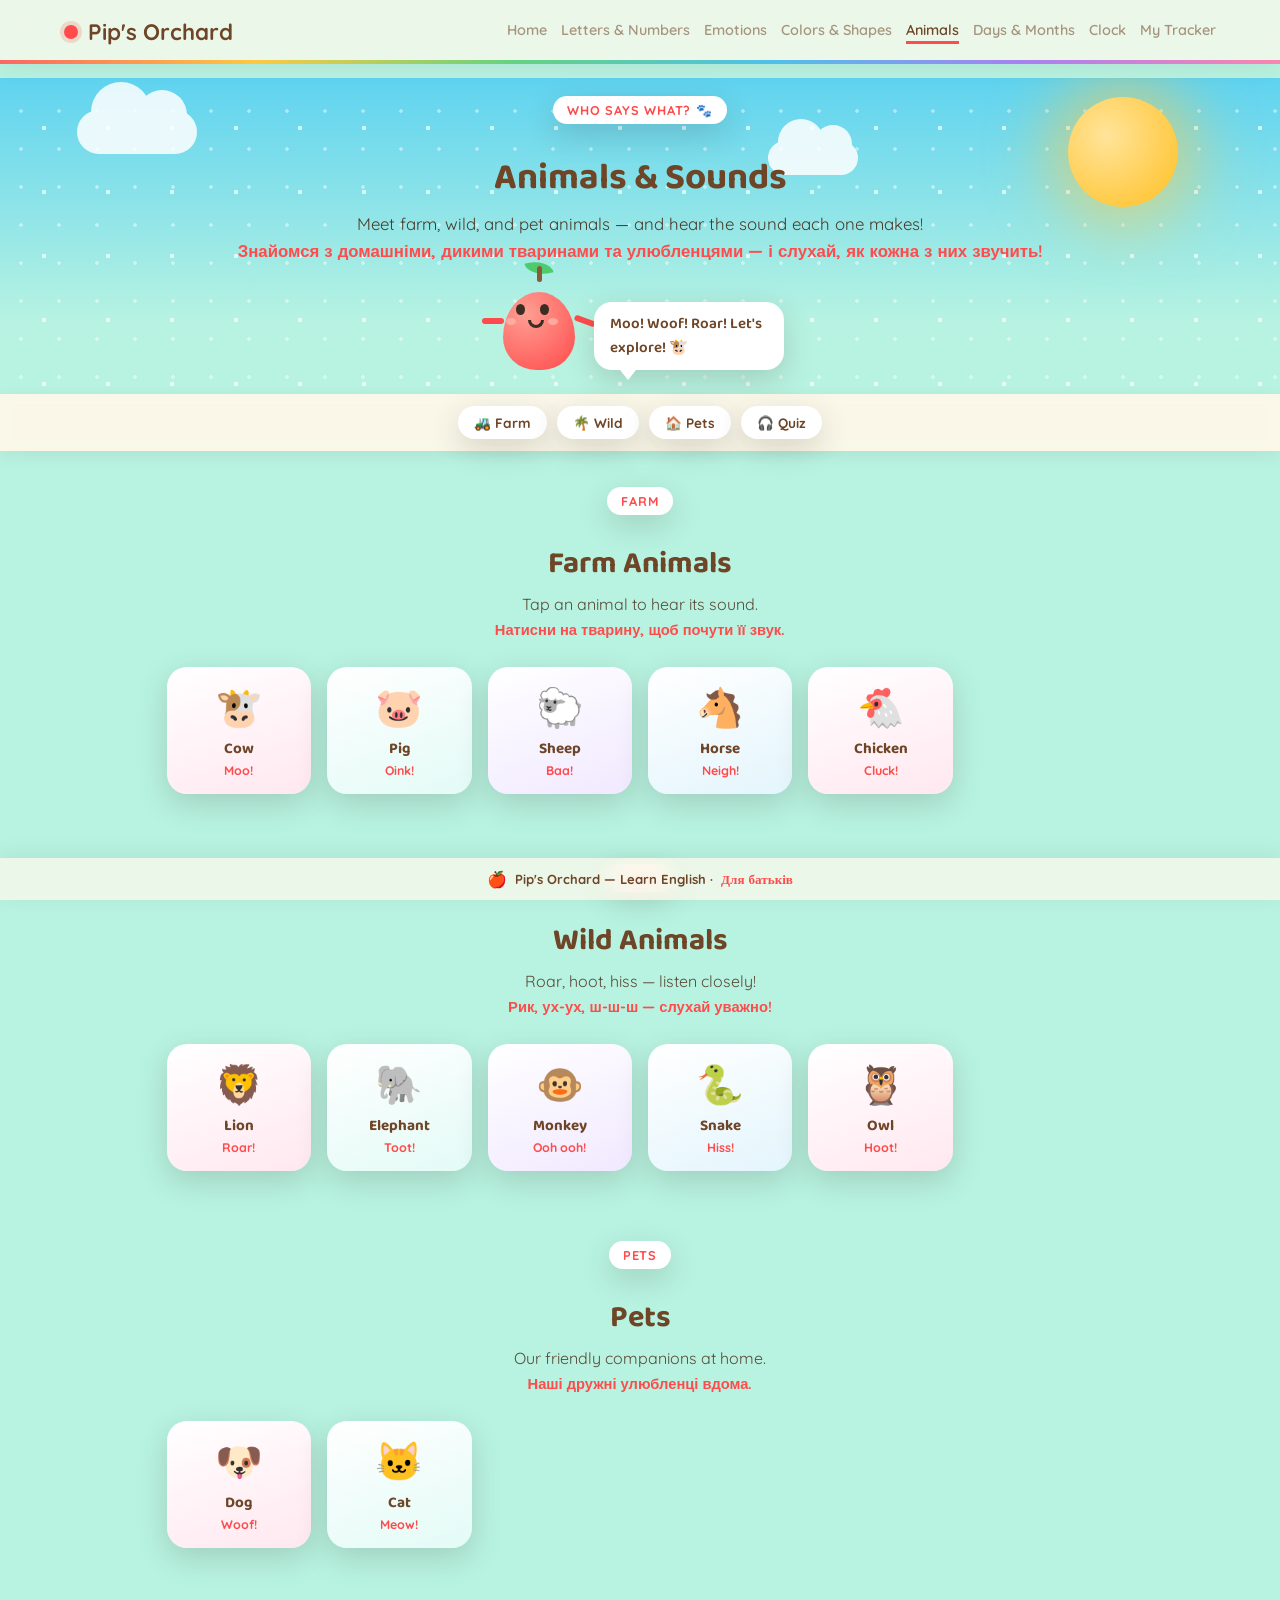
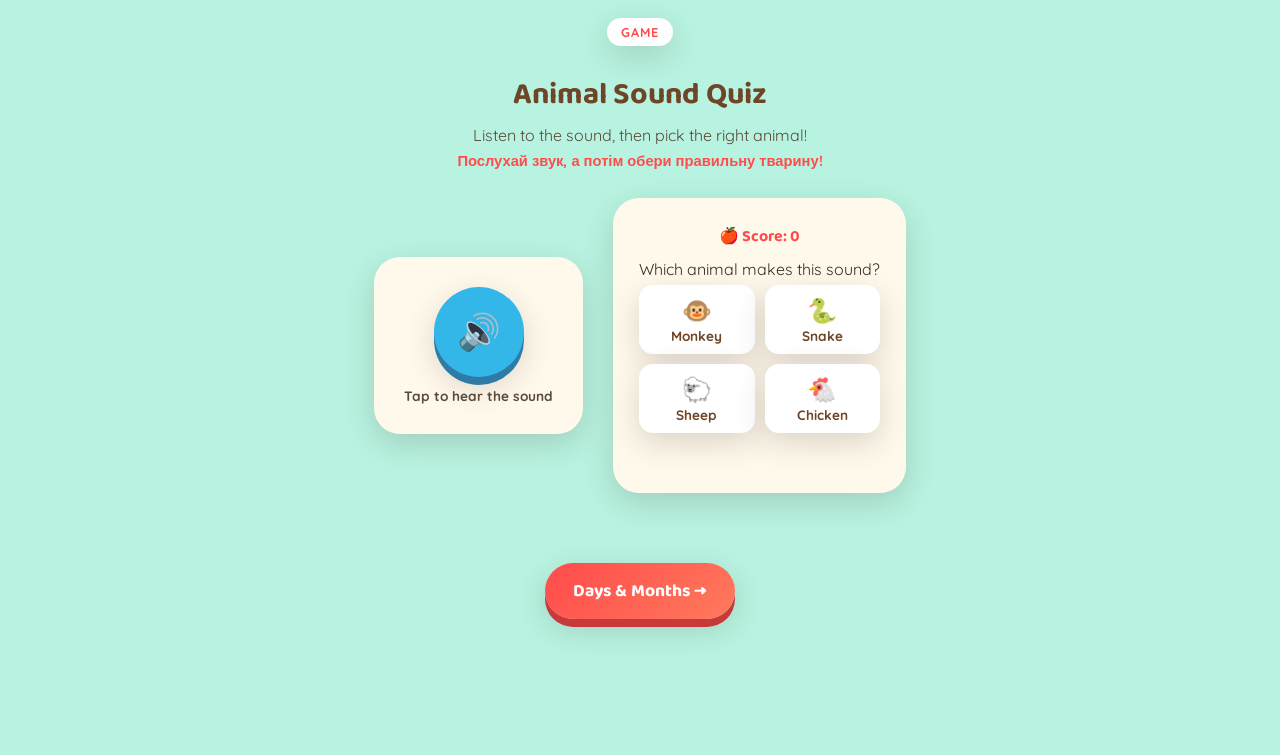
==== animals.html @ 44b37449 "Add files via upload" ====
<!DOCTYPE html>
<html lang="en">
<head>
<meta charset="UTF-8">
<meta name="viewport" content="width=device-width, initial-scale=1.0">
<link rel="manifest" href="manifest.json">
<link rel="icon" href="favicon-32.png" sizes="32x32">
<link rel="apple-touch-icon" href="apple-touch-icon.png">
<meta name="theme-color" content="#8FD9EA">
<meta name="apple-mobile-web-app-capable" content="yes">
<meta name="apple-mobile-web-app-status-bar-style" content="default">
<meta name="apple-mobile-web-app-title" content="Pip's Orchard">
<title>Animals &amp; Sounds — Pip's Orchard</title>
<link rel="preconnect" href="https://fonts.googleapis.com">
<link href="https://fonts.googleapis.com/css2?family=Baloo+2:wght@500;600;700;800&family=Quicksand:wght@500;600;700&display=swap" rel="stylesheet">
<link rel="stylesheet" href="style.css">
<script src="app.js"></script>
<style>
  #ahero{
    background:linear-gradient(180deg,var(--sky-top) 0%, var(--sky-bottom) 78%);
    padding-bottom:24px;
  }
  .ahero-content{position:relative; z-index:4; text-align:center; padding:18px 6% 6px;}
  .ahero-content h1{font-size:2.3rem; margin:8px 0 6px; color:var(--bark-dark);}
  .ahero-content p{margin:0; color:#4A3B2C; font-size:1.05rem;}

  .subnav{
    position:sticky; top:78px; z-index:20;
    display:flex; gap:10px; justify-content:center; flex-wrap:wrap;
    background:rgba(255,248,234,0.92); backdrop-filter:blur(6px);
    padding:12px 5%; box-shadow:0 4px 14px rgba(58,46,35,0.08);
  }
  .subnav a{
    text-decoration:none; font-weight:700; font-size:0.85rem; color:var(--bark-dark);
    background:#fff; padding:8px 16px; border-radius:20px; box-shadow:var(--shadow);
    white-space:nowrap;
  }

  main{max-width:1100px; margin:0 auto; padding:36px 6% 80px;}
  .section-head{text-align:center; max-width:600px; margin:0 auto 28px;}
  .section-head h2{font-size:1.9rem; color:var(--bark-dark); margin:8px 0 6px;}
  .section-head p{color:#5A4A38; margin:0;}
  section.block{scroll-margin-top:140px; margin-bottom:70px;}

  .animal-grid{
    display:grid; grid-template-columns:repeat(auto-fill, minmax(130px,1fr));
    gap:16px;
  }
  .animal-card{
    background:var(--cream); border-radius:20px; box-shadow:var(--shadow);
    padding:16px 10px; text-align:center; cursor:pointer;
  }
  .animal-card:nth-child(4n+1){background:linear-gradient(160deg,#fff,#FFE8F0);}
  .animal-card:nth-child(4n+2){background:linear-gradient(160deg,#fff,#E3FBF6);}
  .animal-card:nth-child(4n+3){background:linear-gradient(160deg,#fff,#F1E9FF);}
  .animal-card:nth-child(4n+4){background:linear-gradient(160deg,#fff,#E3F5FC);}
  .animal-emoji{font-size:2.4rem; margin-bottom:6px;}
  .animal-name{font-family:'Baloo 2'; font-weight:700; color:var(--bark-dark); font-size:0.95rem;}
  .animal-sound{font-size:0.78rem; color:var(--apple-red); font-weight:700; margin-top:2px;}

  /* ---------- Quiz ---------- */
  .aq-wrap{display:flex; gap:30px; justify-content:center; align-items:center; flex-wrap:wrap;}
  .aq-stage{background:var(--cream); border-radius:26px; box-shadow:var(--shadow); padding:30px; text-align:center; min-width:160px;}
  .aq-play-btn{
    width:90px; height:90px; border-radius:50%; border:none; cursor:pointer;
    background:var(--blue); color:#fff; font-size:2.2rem;
    box-shadow:0 8px 0 #2E7BA8, var(--shadow);
  }
  .aq-play-btn:active{transform:translateY(6px); box-shadow:0 2px 0 #2E7BA8;}
  .aq-hint{margin-top:10px; font-weight:700; color:#5A4A38; font-size:0.85rem;}
  .aq-card{background:var(--cream); border-radius:26px; box-shadow:var(--shadow); padding:26px; text-align:center; max-width:340px;}
  .aq-score{font-family:'Baloo 2'; font-weight:700; color:var(--apple-red); margin-bottom:10px;}
  .aq-options{display:grid; grid-template-columns:1fr 1fr; gap:10px; margin-top:6px;}
  .aq-btn{
    border:none; border-radius:14px; padding:10px 6px; font-family:'Quicksand'; font-weight:700;
    background:#fff; color:var(--bark-dark); box-shadow:var(--shadow); cursor:pointer; font-size:0.85rem;
    display:flex; flex-direction:column; align-items:center; gap:2px;
  }
  .aq-btn .e{font-size:1.5rem;}
  .aq-btn.correct{background:var(--leaf-light); color:#fff; animation:pop .3s ease;}
  .aq-btn.wrong{background:#F2A39C; animation:shake .35s ease;}
  @keyframes pop{0%{transform:scale(1);}50%{transform:scale(1.1);}100%{transform:scale(1);}}
  @keyframes shake{0%,100%{transform:translateX(0);}25%{transform:translateX(-7px);}75%{transform:translateX(7px);}}
  .aq-feedback{margin-top:12px; font-weight:700; min-height:1.4rem; color:var(--bark-dark);}

  .back-cta{display:flex; justify-content:center; margin-top:10px;}

  @media (max-width:600px){
    .ahero-content h1{font-size:1.9rem;}
    .animal-grid{grid-template-columns:repeat(auto-fill, minmax(100px,1fr)); gap:12px;}
    .subnav{top:64px;}
    main{padding:26px 5% 70px;}
  }
</style>
</head>
<body>

<section class="section" id="ahero">
  <div class="sun"></div>
  <div class="cloud cloud1"></div>
  <div class="cloud cloud2"></div>

  <nav class="nav-bar">
    <a href="index.html" class="logo"><span class="logo-dot"></span> Pip's Orchard</a>
    <div class="nav-links">
      <a href="index.html">Home</a>
      <a href="letters.html">Letters &amp; Numbers</a>
      <a href="emotions.html">Emotions</a>
      <a href="colors.html">Colors &amp; Shapes</a>
      <a href="animals.html" class="active">Animals</a>
      <a href="days.html">Days &amp; Months</a>
      <a href="clock.html">Clock</a>
      <a href="tracker.html">My Tracker</a>
    </div>
    <button class="nav-toggle" id="navToggle" aria-label="Menu">☰</button>
  </nav>

  <div class="ahero-content">
    <span class="eyebrow">WHO SAYS WHAT? 🐾</span>
    <h1>Animals &amp; Sounds</h1>
    <p>Meet farm, wild, and pet animals — and hear the sound each one makes!</p>
    <p class="ua-line">Знайомся з домашніми, дикими тваринами та улюбленцями — і слухай, як кожна з них звучить!</p>
  </div>
  <div class="mascot-block" style="justify-content:center; margin-top:6px;">
    <div class="pip-wrap"><div class="pip">
      <div class="pip-crown"></div><div class="pip-leaf"></div><div class="pip-stem"></div>
      <div class="pip-body"></div>
      <div class="pip-eye l"></div><div class="pip-eye r"></div>
      <div class="pip-cheek l"></div><div class="pip-cheek r"></div>
      <div class="pip-mouth"></div>
      <div class="pip-arm l"></div><div class="pip-arm r"></div>
    </div></div>
    <div class="speech">Moo! Woof! Roar! Let's explore! 🐮</div>
  </div>
</section>

<div class="subnav">
  <a href="#farm">🚜 Farm</a>
  <a href="#wild">🌴 Wild</a>
  <a href="#pets">🏠 Pets</a>
  <a href="#aquiz">🎧 Quiz</a>
</div>

<main>
  <section class="block" id="farm">
    <div class="section-head">
      <span class="eyebrow">FARM</span>
      <h2>Farm Animals</h2>
      <p>Tap an animal to hear its sound.</p>
      <p class="ua-line">Натисни на тварину, щоб почути її звук.</p>
    </div>
    <div class="animal-grid" id="farmGrid"></div>
  </section>

  <section class="block" id="wild">
    <div class="section-head">
      <span class="eyebrow">WILD</span>
      <h2>Wild Animals</h2>
      <p>Roar, hoot, hiss — listen closely!</p>
      <p class="ua-line">Рик, ух-ух, ш-ш-ш — слухай уважно!</p>
    </div>
    <div class="animal-grid" id="wildGrid"></div>
  </section>

  <section class="block" id="pets">
    <div class="section-head">
      <span class="eyebrow">PETS</span>
      <h2>Pets</h2>
      <p>Our friendly companions at home.</p>
      <p class="ua-line">Наші дружні улюбленці вдома.</p>
    </div>
    <div class="animal-grid" id="petsGrid"></div>
  </section>

  <section class="block" id="aquiz">
    <div class="section-head">
      <span class="eyebrow">GAME</span>
      <h2>Animal Sound Quiz</h2>
      <p>Listen to the sound, then pick the right animal!</p>
      <p class="ua-line">Послухай звук, а потім обери правильну тварину!</p>
    </div>
    <div class="aq-wrap">
      <div class="aq-stage">
        <button class="aq-play-btn" id="aqPlayBtn">🔊</button>
        <div class="aq-hint">Tap to hear the sound</div>
      </div>
      <div class="aq-card">
        <div class="aq-score" id="aqScore">🍎 Score: 0</div>
        <div>Which animal makes this sound?</div>
        <div class="aq-options" id="aqOptions"></div>
        <div class="aq-feedback" id="aqFeedback"></div>
      </div>
    </div>
  </section>

  <div class="back-cta">
    <a class="cta" href="days.html">Days &amp; Months →</a>
  </div>
</main>

<footer class="site-footer">
  <div class="footer-inner"><span class="footer-pip">🍎</span> Pip's Orchard — Learn English · <a href="parents.html">Для батьків</a></div>
</footer>
<button class="to-top-btn" id="toTopBtn" aria-label="Back to top">↑</button>

<script>
  function speak(text){
    if(!('speechSynthesis' in window)) return;
    window.speechSynthesis.cancel();
    const u = new SpeechSynthesisUtterance(text);
    u.lang = 'en-US'; u.rate = 0.85; u.pitch = 1.05;
    window.speechSynthesis.speak(u);
  }

  const farm = [
    ['Cow','🐮','Moo!'], ['Pig','🐷','Oink!'], ['Sheep','🐑','Baa!'],
    ['Horse','🐴','Neigh!'], ['Chicken','🐔','Cluck!']
  ];
  const wild = [
    ['Lion','🦁','Roar!'], ['Elephant','🐘','Toot!'], ['Monkey','🐵','Ooh ooh!'],
    ['Snake','🐍','Hiss!'], ['Owl','🦉','Hoot!']
  ];
  const pets = [
    ['Dog','🐶','Woof!'], ['Cat','🐱','Meow!']
  ];
  const allAnimals = [...farm, ...wild, ...pets];

  function buildGrid(containerId, list){
    const grid = document.getElementById(containerId);
    list.forEach(([name, emoji, sound])=>{
      const card = document.createElement('div');
      card.className = 'animal-card';
      card.innerHTML = `
        <div class="animal-emoji">${emoji}</div>
        <div class="animal-name">${name}</div>
        <div class="animal-sound">${sound}</div>`;
      card.addEventListener('click', ()=>{
        speak(`${name} says ${sound.replace('!','')}`);
        pipMarkAnimalSeen(name);
        pipAnnounceNewBadges();
      });
      grid.appendChild(card);
    });
  }
  buildGrid('farmGrid', farm);
  buildGrid('wildGrid', wild);
  buildGrid('petsGrid', pets);

  // ---------- Quiz ----------
  let aqScore = 0;
  let aqAnswer = '';
  let aqLocked = false;
  let aqCurrent = null;

  function shuffle(arr){
    const a = arr.slice();
    for(let i=a.length-1;i>0;i--){ const j=Math.floor(Math.random()*(i+1)); [a[i],a[j]]=[a[j],a[i]]; }
    return a;
  }

  function newAqRound(){
    aqLocked = false;
    document.getElementById('aqFeedback').textContent = '';
    aqCurrent = allAnimals[Math.floor(Math.random()*allAnimals.length)];
    aqAnswer = aqCurrent[0];

    const wrongs = shuffle(allAnimals.filter(a => a[0] !== aqAnswer)).slice(0,3);
    const options = shuffle([aqCurrent, ...wrongs]);
    const optWrap = document.getElementById('aqOptions');
    optWrap.innerHTML = '';
    options.forEach(([name, emoji])=>{
      const btn = document.createElement('button');
      btn.className = 'aq-btn';
      btn.innerHTML = `<span class="e">${emoji}</span><span>${name}</span>`;
      btn.dataset.name = name;
      btn.addEventListener('click', ()=> handleAqPick(btn, name));
      optWrap.appendChild(btn);
    });
  }

  function playCurrentSound(){
    if(!aqCurrent) return;
    speak(aqCurrent[2].replace('!',''));
  }

  document.getElementById('aqPlayBtn').addEventListener('click', playCurrentSound);

  function handleAqPick(btn, name){
    if(aqLocked) return;
    const feedback = document.getElementById('aqFeedback');
    if(name === aqAnswer){
      aqLocked = true;
      btn.classList.add('correct');
      aqScore++;
      document.getElementById('aqScore').textContent = '🍎 Score: ' + aqScore;
      feedback.textContent = `Yes! It's a ${aqAnswer}! 🎉`;
      speak(`Correct! ${aqAnswer} says ${aqCurrent[2].replace('!','')}`);
      pipUpdateBest('pipAnimalQuizBest', aqScore);
      pipAnnounceNewBadges();
      setTimeout(newAqRound, 1600);
    } else {
      aqLocked = true;
      btn.classList.add('wrong');
      const optWrap = document.getElementById('aqOptions');
      const correctBtn = [...optWrap.children].find(b => b.dataset.name === aqAnswer);
      if(correctBtn) correctBtn.classList.add('correct');
      feedback.textContent = `Not quite — it's a ${aqAnswer}!`;
      speak(`It's a ${aqAnswer}. ${aqAnswer} says ${aqCurrent[2].replace('!','')}`);
      setTimeout(newAqRound, 1900);
    }
  }

  newAqRound();
  pipApplyMood();
  pipInitChrome();
</script>

</body>
</html>
---- style.css ----
/* ===================================================
   Pip's Orchard — shared design tokens & components
   Used by every page: index.html, letters.html, ...
=================================================== */
:root{
  --sky-top:#5FD3F0;
  --sky-bottom:#B8F3E1;
  --sun:#FFC022;
  --leaf-dark:#2E9E52;
  --leaf-light:#4ECB6C;
  --apple-red:#FF4B4B;
  --apple-shine:#FFAE7A;
  --bark:#8A5A38;
  --bark-dark:#6E4527;
  --cream:#FFF9EC;
  --ink:#3A2E23;
  --grass:#6BD46A;
  --grass-dark:#4CBE55;
  --basket:#C88A4C;
  --basket-dark:#A16A32;
  --sky2-top:#FFCE5C;
  --sky2-bottom:#FFF3DA;
  --blue:#33B6E8;
  --purple:#9B6BF0;
  --pink:#FF6FA5;
  --teal:#22D6C0;
  --rainbow: linear-gradient(90deg, var(--apple-red), var(--sun), var(--leaf-light), var(--blue), var(--purple), var(--pink));
  --shadow: 0 10px 30px rgba(58,46,35,0.18);
}
*{box-sizing:border-box;}
html{scroll-behavior:smooth;}
body{
  margin:0;
  font-family:'Quicksand',sans-serif;
  color:var(--ink);
  overflow-x:hidden;
  background:var(--sky-bottom);
}
h1,h2,h3,.display{font-family:'Baloo 2',cursive;}

.section{position:relative; width:100%; overflow:hidden;}
.section::before{
  content:""; position:absolute; inset:0; pointer-events:none; z-index:0;
  background-image:
    radial-gradient(circle, rgba(255,255,255,0.7) 2px, transparent 2.5px),
    radial-gradient(circle, rgba(255,255,255,0.45) 1.5px, transparent 2px);
  background-size:64px 64px, 38px 38px;
  background-position:12px 18px, 40px 52px;
}

/* ---------- Sky atmosphere (sun + clouds) ---------- */
.sun{
  position:absolute; top:6%; right:8%;
  width:110px;height:110px; border-radius:50%;
  background:radial-gradient(circle at 35% 35%, #FFE49A, var(--sun));
  box-shadow:0 0 60px 20px rgba(255,201,71,0.55);
  animation:pulse 4s ease-in-out infinite;
}
@keyframes pulse{0%,100%{transform:scale(1);}50%{transform:scale(1.06);}}

.cloud{position:absolute; background:#fff; border-radius:100px; opacity:0.85; filter:blur(0.3px);}
.cloud::before,.cloud::after{content:""; position:absolute; background:#fff; border-radius:100px;}
.cloud1{width:120px;height:44px; top:10%; left:6%; animation:drift 26s linear infinite;}
.cloud1::before{width:60px;height:60px;top:-28px;left:14px;}
.cloud1::after{width:50px;height:50px;top:-20px;left:60px;}
.cloud2{width:90px;height:34px; top:20%; left:60%; animation:drift 34s linear infinite reverse;}
.cloud2::before{width:46px;height:46px;top:-22px;left:10px;}
.cloud2::after{width:38px;height:38px;top:-16px;left:46px;}
@keyframes drift{from{transform:translateX(0);}to{transform:translateX(40px);}}

/* ---------- Nav (fixed, translucent header) ---------- */
body{ padding-top:78px; padding-bottom:56px; }

.nav-bar{
  position:fixed; top:0; left:0; right:0; z-index:100;
  display:flex; align-items:center; justify-content:space-between;
  padding:18px 5%;
  background:rgba(255,248,234,0.72);
  backdrop-filter:blur(10px); -webkit-backdrop-filter:blur(10px);
  box-shadow:0 4px 20px rgba(58,46,35,0.08);
  transition:box-shadow .25s ease;
}
.nav-bar.scrolled{box-shadow:0 6px 22px rgba(58,46,35,0.16);}
.nav-bar::after{
  content:""; position:absolute; left:0; right:0; bottom:0; height:4px;
  background:var(--rainbow); opacity:0.85;
}
.logo{display:flex; align-items:center; gap:10px; font-size:1.4rem; font-weight:700; color:var(--bark-dark); text-decoration:none;}
.logo-dot{width:14px;height:14px;background:var(--apple-red);border-radius:50%;box-shadow:0 0 0 4px rgba(232,72,62,0.18);}
.nav-links{display:flex; gap:14px; font-weight:600; color:var(--bark-dark); font-size:0.9rem; flex-wrap:wrap; justify-content:flex-end;}
.nav-links a{cursor:pointer; opacity:0.55; text-decoration:none; color:var(--bark-dark);}
.nav-links a.active{opacity:1; border-bottom:3px solid var(--apple-red); padding-bottom:2px;}

/* ---------- Fixed, translucent footer ---------- */
.site-footer{
  position:fixed; left:0; right:0; bottom:0; z-index:90;
  background:rgba(255,248,234,0.72);
  backdrop-filter:blur(10px); -webkit-backdrop-filter:blur(10px);
  box-shadow:0 -4px 20px rgba(58,46,35,0.08);
  padding:11px 5%; text-align:center;
}
.footer-inner{
  display:flex; align-items:center; justify-content:center; gap:8px;
  font-family:'Quicksand'; font-weight:700; font-size:0.82rem; color:var(--bark-dark);
}
.footer-inner .footer-pip{font-size:1rem;}
.footer-inner a{color:var(--apple-red); text-decoration:none;}

/* ---------- Back-to-top button ---------- */
.to-top-btn{
  position:fixed; right:18px; bottom:68px; z-index:95;
  width:46px; height:46px; border-radius:50%; border:none; cursor:pointer;
  background:var(--apple-red); color:#fff; font-size:1.25rem; font-weight:700;
  box-shadow:0 8px 18px rgba(58,46,35,0.28);
  opacity:0; transform:translateY(14px) scale(0.8); pointer-events:none;
  transition:opacity .25s ease, transform .25s ease;
}
.to-top-btn.show{opacity:1; transform:translateY(0) scale(1); pointer-events:auto;}
.to-top-btn:hover{transform:translateY(-3px) scale(1.06);}

/* ---------- Mobile nav toggle ---------- */
.nav-toggle{
  display:none; width:40px; height:40px; border-radius:12px; border:none;
  background:#fff; box-shadow:var(--shadow); font-size:1.2rem; cursor:pointer;
  color:var(--bark-dark); align-items:center; justify-content:center;
}

@media (max-width:600px){
  body{ padding-top:64px; padding-bottom:50px; }
  .site-footer{padding:9px 5%;}
  .footer-inner{font-size:0.72rem;}
  .to-top-btn{right:14px; bottom:60px; width:40px; height:40px; font-size:1.05rem;}

  .nav-toggle{display:flex;}
  .nav-links{
    display:flex; position:fixed; top:64px; left:0; right:0; z-index:99;
    flex-direction:column; align-items:stretch; gap:0;
    background:rgba(255,248,234,0.98); backdrop-filter:blur(10px);
    box-shadow:0 10px 24px rgba(58,46,35,0.15);
    max-height:0; overflow:hidden; transition:max-height .3s ease;
    padding:0 5%;
  }
  .nav-links.open{max-height:320px; padding:8px 5% 14px;}
  .nav-links a{
    padding:12px 4px; border-bottom:1px solid rgba(122,90,56,0.12);
    opacity:1; font-size:1rem;
  }
  .nav-links a.active{border-bottom:1px solid var(--apple-red);}
}

@media (max-width:360px){
  .logo{font-size:1rem; gap:7px;}
  .logo-dot{width:11px; height:11px;}
  .footer-inner{font-size:0.66rem; gap:6px;}
  .nav-bar{padding:14px 4%;}
}

/* ---------- Ukrainian translation lines (bilingual instructions) ---------- */
.ua-line{
  color:var(--apple-red) !important; font-weight:700 !important; margin:6px 0 0 !important; font-size:0.92em;
}

/* ---------- Buttons & labels ---------- */
.eyebrow{
  display:inline-block; background:#fff; color:var(--apple-red);
  font-weight:700; font-size:0.8rem; letter-spacing:0.06em;
  padding:6px 14px; border-radius:20px; box-shadow:var(--shadow);
  margin-bottom:16px;
}
.cta{
  display:inline-flex; align-items:center; gap:10px;
  background:linear-gradient(135deg, var(--apple-red), #FF7A5C); color:#fff; font-family:'Baloo 2';
  font-size:1.1rem; font-weight:700; border:none; text-decoration:none;
  padding:14px 28px; border-radius:40px; cursor:pointer;
  box-shadow:0 8px 0 #C83A3A, var(--shadow);
  transition:transform .15s ease, box-shadow .15s ease;
}
.cta:hover{transform:translateY(-3px) scale(1.03);}
.cta:active{transform:translateY(6px) scale(1); box-shadow:0 2px 0 #C83A3A;}
.cta.secondary{background:linear-gradient(135deg, var(--leaf-dark), var(--leaf-light)); box-shadow:0 8px 0 #256E38, var(--shadow);}
.cta.secondary:active{box-shadow:0 2px 0 #256E38;}

.scroll-hint{
  position:absolute; bottom:22px; left:50%; transform:translateX(-50%);
  display:flex; flex-direction:column; align-items:center; gap:6px;
  color:var(--bark-dark); font-weight:700; font-size:0.85rem;
  z-index:5; cursor:pointer; user-select:none;
}
.scroll-hint .arrow{
  width:14px;height:14px; border-right:3px solid var(--bark-dark); border-bottom:3px solid var(--bark-dark);
  transform:rotate(45deg); animation:bob 1.6s ease-in-out infinite;
}
@keyframes bob{0%,100%{transform:rotate(45deg) translateY(0);}50%{transform:rotate(45deg) translateY(6px);}}

/* ---------- Cards ---------- */
.card{
  background:var(--cream); border-radius:24px; box-shadow:var(--shadow);
  padding:22px 24px; flex:1; min-width:min(280px, 100%);
}
.card h3{margin:0 0 14px; font-size:1.3rem; color:var(--bark-dark); display:flex; align-items:center; gap:8px;}

/* ---------- Mascot: Pip ---------- */
.pip{position:relative; width:86px; height:96px;}
.pip-body{
  position:absolute; bottom:0; left:50%; transform:translateX(-50%);
  width:72px; height:78px; border-radius:50% 50% 46% 46% / 58% 58% 42% 42%;
  background:radial-gradient(circle at 32% 28%, #FF9E93, var(--apple-red));
}
.pip-leaf{position:absolute; top:-14px; left:50%; transform:translateX(-50%) rotate(-15deg); width:26px; height:16px; background:var(--leaf-light); border-radius:0 100% 0 100%;}
.pip-stem{position:absolute; top:-8px; left:50%; transform:translateX(-2px); width:5px; height:16px; background:var(--bark); border-radius:3px;}
.pip-eye{position:absolute; top:30px; width:9px; height:11px; background:var(--ink); border-radius:50%;}
.pip-eye.l{left:20px;} .pip-eye.r{left:44px;}
.pip-cheek{position:absolute; top:44px; width:10px; height:7px; background:#FFB4A8; border-radius:50%; opacity:0.8;}
.pip-cheek.l{left:10px;} .pip-cheek.r{left:52px;}
.pip-mouth{position:absolute; top:46px; left:32px; width:16px; height:8px; border:3px solid var(--ink); border-top:none; border-radius:0 0 16px 16px;}
.pip-arm{position:absolute; top:44px; width:22px; height:6px; background:var(--apple-red); border-radius:6px;}
.pip-arm.l{left:-14px; transform-origin:right center; animation:wave 1.8s ease-in-out infinite;}
.pip-arm.r{right:-14px; transform:rotate(20deg);}
@keyframes wave{0%,100%{transform:rotate(0deg);}50%{transform:rotate(-30deg);}}
.pip-wrap{animation:bounce 3s ease-in-out infinite;}
@keyframes bounce{0%,100%{transform:translateY(0);}50%{transform:translateY(-8px);}}

.speech{
  position:relative; background:#fff; border-radius:18px; padding:10px 16px;
  font-family:'Baloo 2'; font-weight:600; font-size:0.95rem;
  box-shadow:var(--shadow); max-width:190px; color:var(--bark-dark);
}
.speech::after{content:""; position:absolute; bottom:-10px; left:26px; border-width:10px 8px 0; border-style:solid; border-color:#fff transparent transparent;}
.mascot-block{display:flex; align-items:flex-end; gap:12px;}

/* ---------- Pip moods ---------- */
.pip-crown{
  display:none; position:absolute; top:-30px; left:50%; transform:translateX(-50%);
  width:34px; height:26px; z-index:2;
}
.pip-crown::before{content:"👑"; position:absolute; left:50%; top:0; transform:translateX(-50%); font-size:26px; line-height:1;}
.pip.crowned .pip-crown{display:block;}
.pip.crowned .pip-leaf, .pip.crowned .pip-stem{opacity:0;}

.pip.sad .pip-mouth{
  border:3px solid var(--ink); border-bottom:none; border-top:3px solid var(--ink);
  border-radius:16px 16px 0 0; top:52px;
}
.pip.sad .pip-cheek{opacity:0.2;}
.pip.sad .pip-arm.l{animation:none !important; transform:rotate(14deg) !important;}
.pip.sad .pip-arm.r{transform:rotate(-14deg);}
.pip.sad ~ .speech, .mascot-block:has(.pip.sad) .speech{color:#8A7457;}

/* Celebration jump, triggered briefly when a badge unlocks */
@keyframes pip-celebrate{
  0%{transform:translateY(0) rotate(0);}
  20%{transform:translateY(-30px) rotate(-10deg);}
  40%{transform:translateY(0) rotate(6deg);}
  60%{transform:translateY(-18px) rotate(-6deg);}
  80%{transform:translateY(0) rotate(3deg);}
  100%{transform:translateY(0) rotate(0);}
}
.pip-wrap.celebrate{animation:pip-celebrate 0.9s ease;}

/* ---------- Global responsive helpers ---------- */
@media (max-width:600px){
  .nav-bar{padding:16px 5%;}
  .logo{font-size:1.15rem;}
  .pip{width:64px; height:72px; transform:scale(0.85);}
  .speech{font-size:0.85rem; max-width:150px; padding:8px 12px;}
  .sun{width:70px;height:70px; top:4%; right:6%;}
  .cloud1{width:80px;height:30px;} .cloud1::before{width:40px;height:40px;top:-18px;left:10px;} .cloud1::after{width:34px;height:34px;top:-14px;left:40px;}
  .cloud2{display:none;}
}

/* ---------- Weather toggle overflow safety (applies on every page) ---------- */
.weather-toggle{flex-wrap:wrap;}
.weather-toggle button{min-width:0; flex:1 1 70px;}

@media (pointer:coarse){
  .weather-toggle button{padding:12px 6px; min-height:44px;}
  .add-todo button{padding:0 18px; min-height:44px;}
  .add-todo input[type=text]{min-height:44px;}
  .todo-item input{width:26px; height:26px;}
  .nav-links a, .scroll-hint{padding:4px 0;}
  .to-top-btn{width:48px; height:48px;}
  .cta{min-height:44px;}
}

@media (prefers-reduced-motion: reduce){
  *{animation-duration:0.001s !important; animation-iteration-count:1 !important; transition-duration:0.15s !important;}
  html{scroll-behavior:auto;}
}

/* ---------- Badge unlock toast ---------- */
.pip-badge-toast{
  position:fixed; top:20px; right:20px; z-index:200;
  display:flex; align-items:center; gap:12px;
  background:#fff; border-radius:18px; box-shadow:0 12px 30px rgba(58,46,35,0.25);
  padding:14px 18px; max-width:260px;
  transform:translateX(120%); opacity:0;
  transition:transform .4s cubic-bezier(.34,1.56,.64,1), opacity .3s ease;
}
.pip-badge-toast.show{transform:translateX(0); opacity:1;}
.pip-badge-toast-icon{font-size:2rem; flex-shrink:0;}
.pip-badge-toast-title{font-size:0.72rem; font-weight:700; color:var(--apple-red); text-transform:uppercase; letter-spacing:0.04em;}
.pip-badge-toast-name{font-family:'Baloo 2'; font-weight:700; color:var(--bark-dark); font-size:1.05rem;}
@media (max-width:600px){
  .pip-badge-toast{left:16px; right:16px; max-width:none; top:12px;}
}

/* ---------- Confetti burst (badge unlock) ---------- */
.pip-confetti-holder{
  position:fixed; inset:0; z-index:210; pointer-events:none; overflow:hidden;
}
.pip-confetti-piece{
  position:absolute; top:-20px; width:9px; height:14px; opacity:0.95;
  animation-name:confetti-fall; animation-timing-function:ease-in; animation-fill-mode:forwards;
}
@keyframes confetti-fall{
  0%{transform:translate(0,0) rotate(0deg); opacity:1;}
  100%{transform:translate(var(--drift), 100vh) rotate(var(--rot)); opacity:0.15;}
}
@media (prefers-reduced-motion: reduce){
  .pip-confetti-holder{display:none;}
}

/* ---------- Playful card hover ---------- */
.card, .badge-card.unlocked, .letter-card, .greet-card, .animal-card,
.day-card, .month-card, .color-card, .shape-card{
  transition:transform .18s cubic-bezier(.34,1.56,.64,1), box-shadow .18s ease;
}
.card:hover, .badge-card.unlocked:hover, .animal-card:hover,
.day-card:hover, .month-card:hover, .color-card:hover, .shape-card:hover{
  transform:translateY(-4px) rotate(-1deg);
}
.badge-grid{
  display:grid; grid-template-columns:repeat(auto-fill, minmax(140px,1fr));
  gap:14px;
}
.badge-card{
  background:#fff; border-radius:18px; padding:16px 12px; text-align:center;
  box-shadow:var(--shadow); opacity:0.4; filter:grayscale(0.6);
  transition:opacity .2s ease, filter .2s ease, transform .2s ease;
}
.badge-card.unlocked{opacity:1; filter:none; background:linear-gradient(160deg,#fff,var(--cream));}
.badge-card .b-icon{font-size:2.1rem; margin-bottom:6px;}
.badge-card .b-title{font-family:'Baloo 2'; font-weight:700; font-size:0.9rem; color:var(--bark-dark);}
.badge-card .b-desc{font-size:0.72rem; color:#8A7457; margin-top:4px; line-height:1.3;}
.badge-card .b-progress{font-size:0.7rem; font-weight:700; color:var(--apple-red); margin-top:6px;}
.badge-card.unlocked .b-progress{color:var(--leaf-dark);}
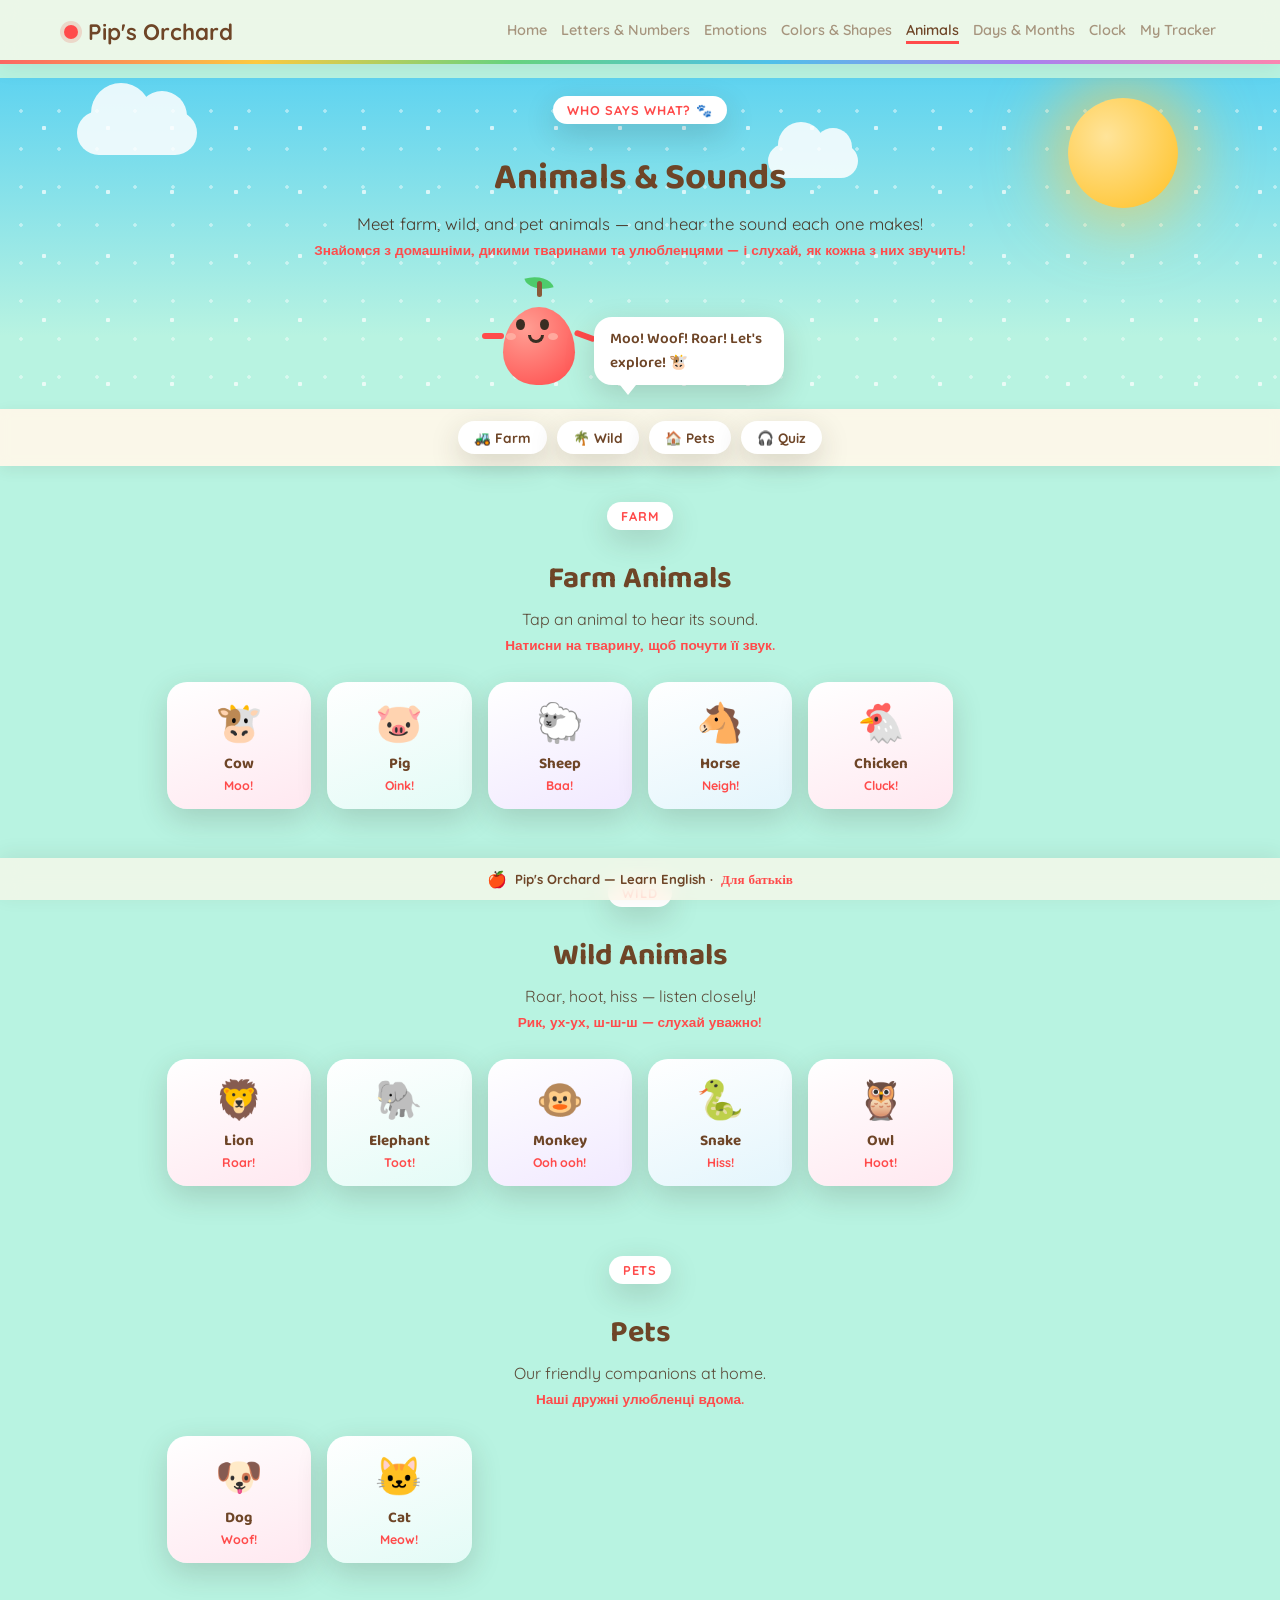
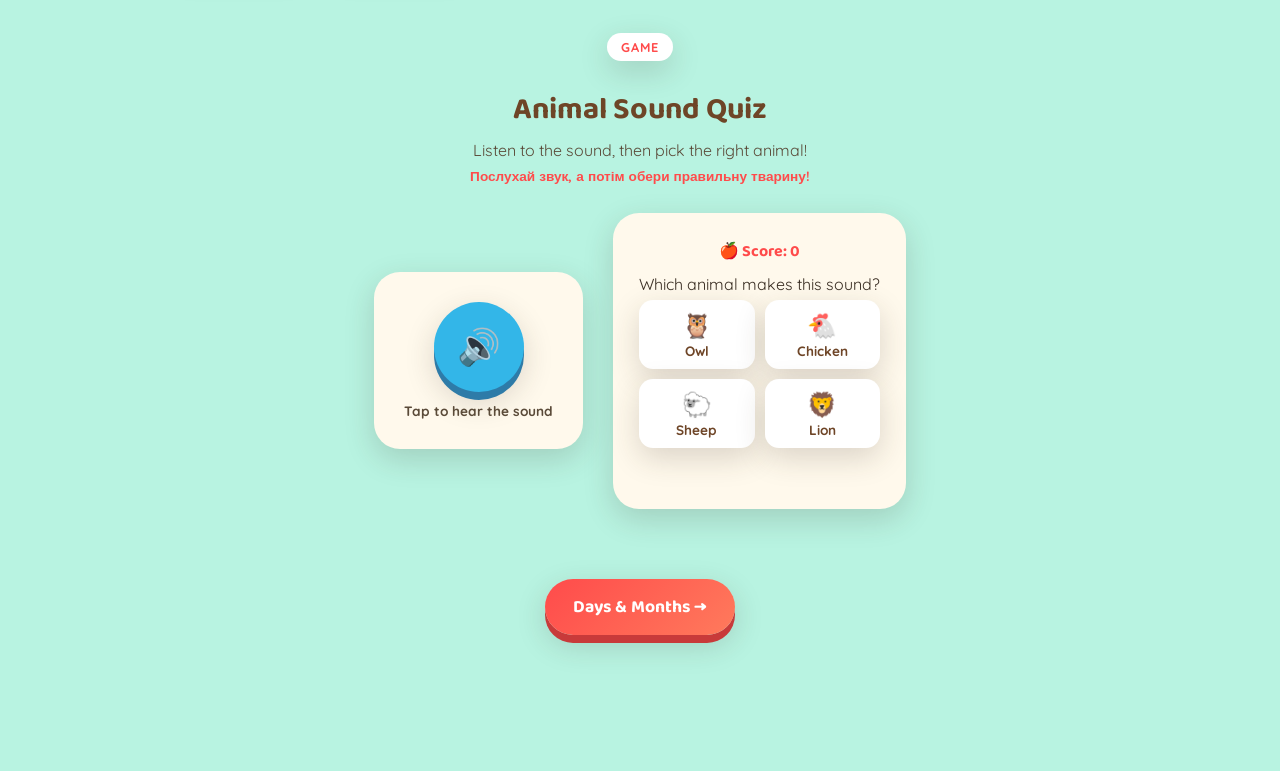
==== commit cb6a6539: "Add files via upload" ====
--- a/animals.html
+++ b/animals.html
@@ -297,7 +297,7 @@
       speak(`Correct! ${aqAnswer} says ${aqCurrent[2].replace('!','')}`);
       pipUpdateBest('pipAnimalQuizBest', aqScore);
       pipAnnounceNewBadges();
-      setTimeout(newAqRound, 1600);
+      setTimeout(newAqRound, 2200);
     } else {
       aqLocked = true;
       btn.classList.add('wrong');
@@ -306,7 +306,7 @@
       if(correctBtn) correctBtn.classList.add('correct');
       feedback.textContent = `Not quite — it's a ${aqAnswer}!`;
       speak(`It's a ${aqAnswer}. ${aqAnswer} says ${aqCurrent[2].replace('!','')}`);
-      setTimeout(newAqRound, 1900);
+      setTimeout(newAqRound, 2400);
     }
   }
 
--- a/style.css
+++ b/style.css
@@ -157,7 +157,8 @@
 
 /* ---------- Ukrainian translation lines (bilingual instructions) ---------- */
 .ua-line{
-  color:var(--apple-red) !important; font-weight:700 !important; margin:6px 0 0 !important; font-size:0.92em;
+  color:var(--apple-red) !important; font-weight:700 !important;
+  margin:6px 0 18px !important; font-size:0.85em !important; line-height:1.4 !important;
 }
 
 /* ---------- Buttons & labels ---------- */
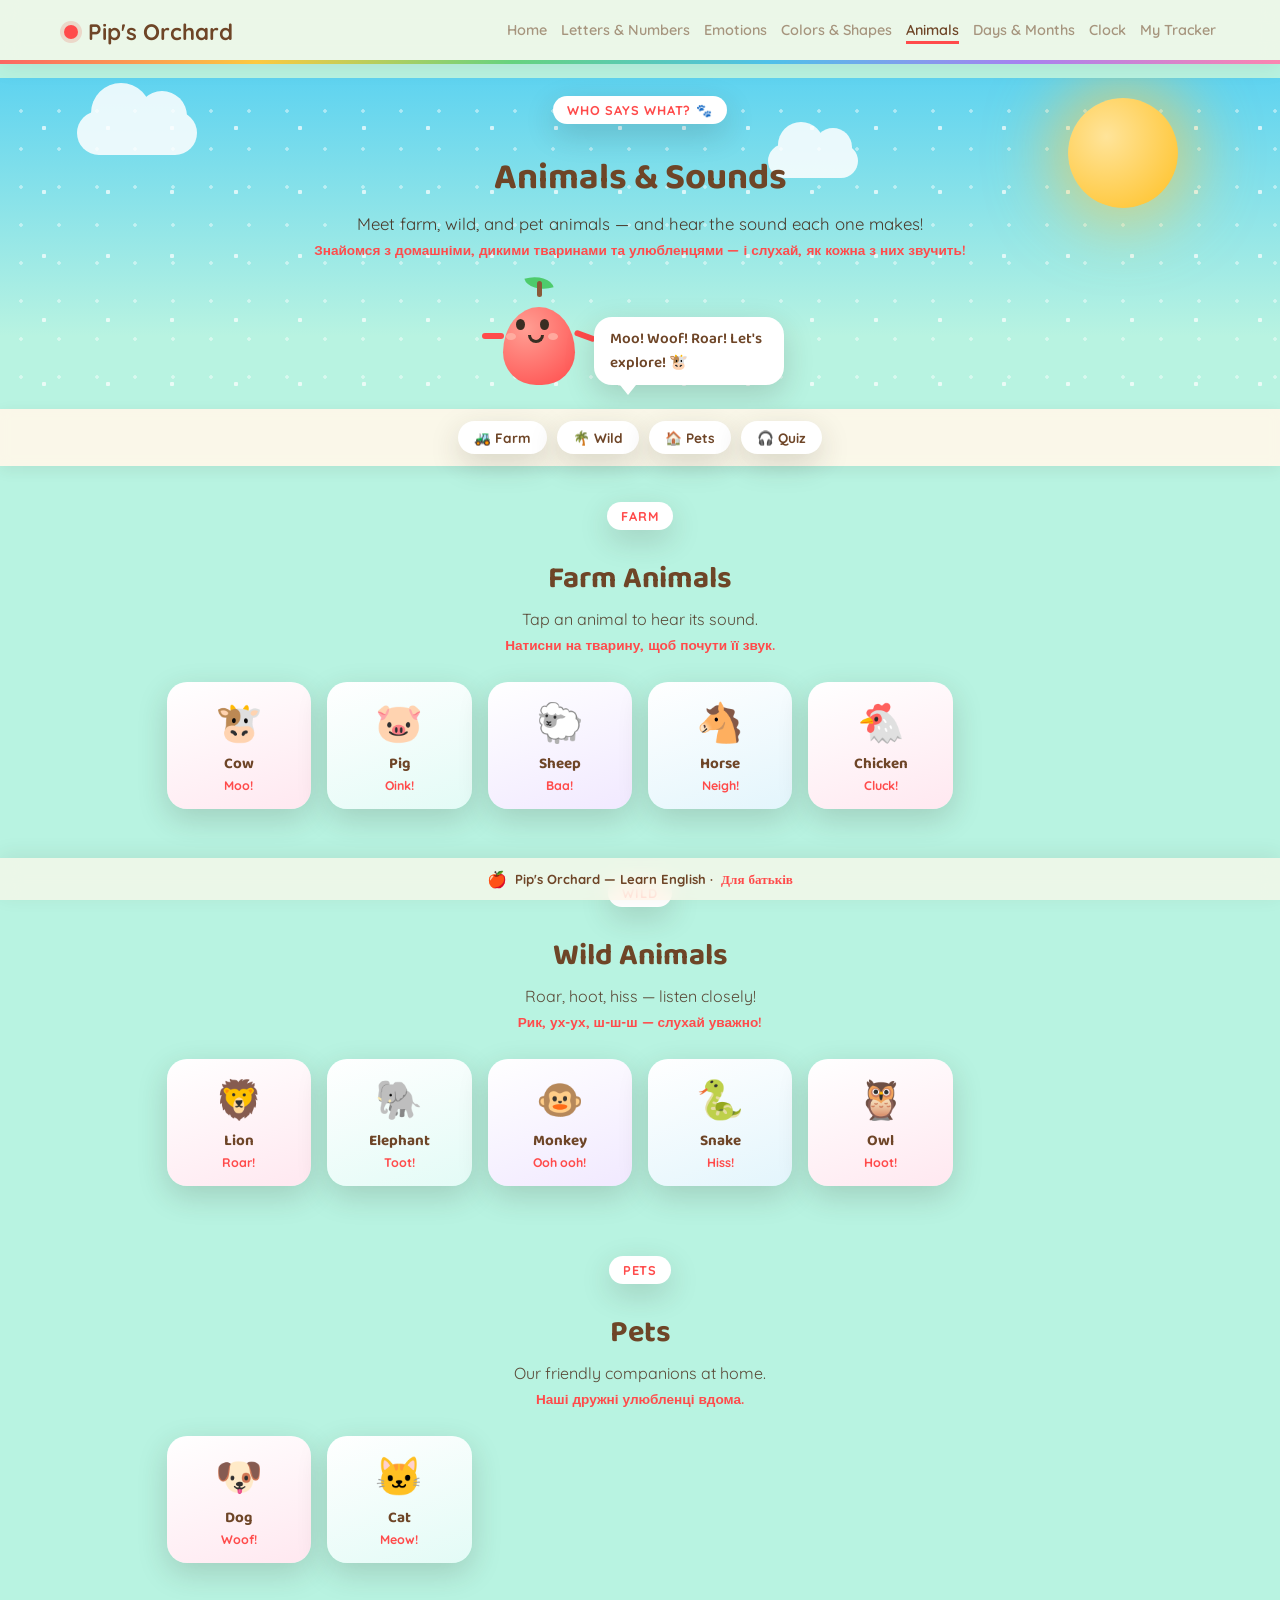
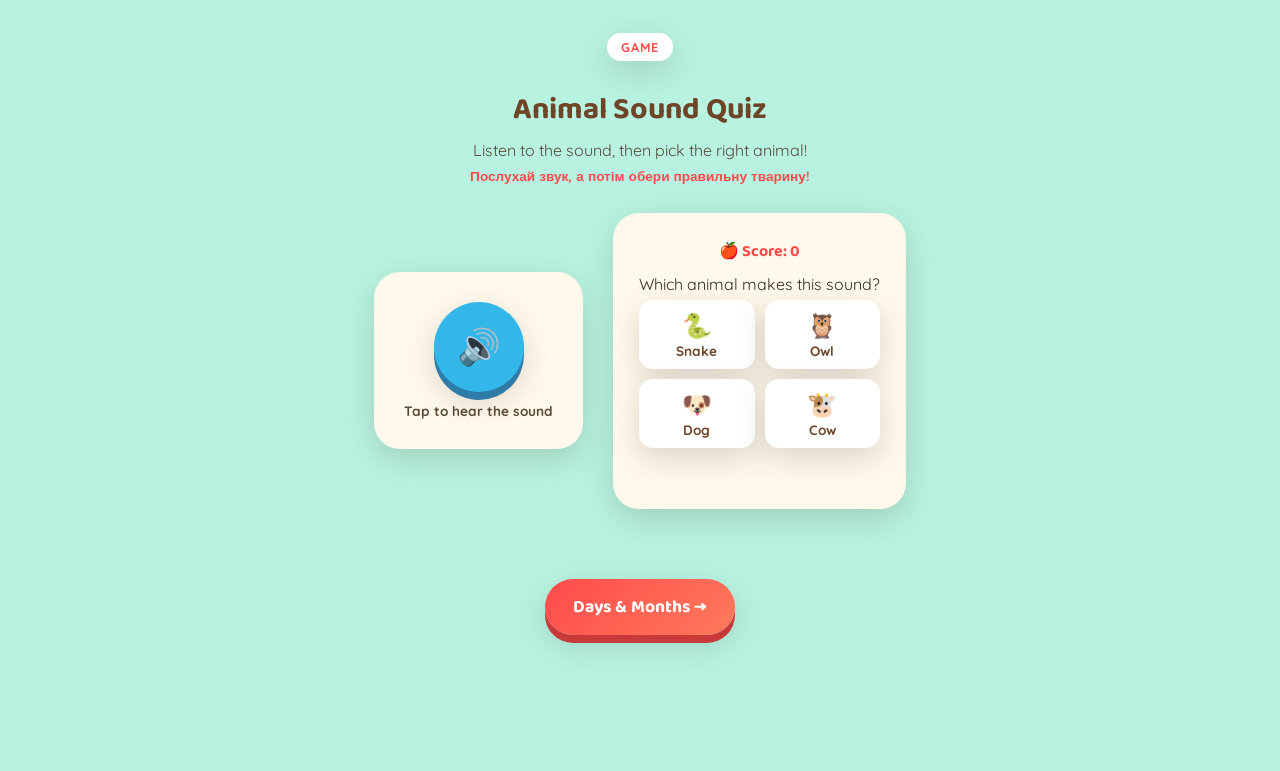
==== commit 1d744fc3: "Add files via upload" ====
--- a/animals.html
+++ b/animals.html
@@ -200,6 +200,7 @@
 
 <footer class="site-footer">
   <div class="footer-inner"><span class="footer-pip">🍎</span> Pip's Orchard — Learn English · <a href="parents.html">Для батьків</a></div>
+  <button class="install-btn" id="installBtn" style="display:none;">📲 Встановити додаток</button>
 </footer>
 <button class="to-top-btn" id="toTopBtn" aria-label="Back to top">↑</button>
 
--- a/style.css
+++ b/style.css
@@ -105,6 +105,13 @@
 }
 .footer-inner .footer-pip{font-size:1rem;}
 .footer-inner a{color:var(--apple-red); text-decoration:none;}
+.install-btn{
+  display:inline-flex; align-items:center; gap:6px; margin-top:6px;
+  border:none; border-radius:16px; padding:7px 16px; cursor:pointer;
+  background:var(--apple-red); color:#fff; font-family:'Quicksand'; font-weight:700; font-size:0.78rem;
+  box-shadow:0 4px 10px rgba(232,72,62,0.35);
+}
+.install-btn:hover{filter:brightness(1.05);}
 
 /* ---------- Back-to-top button ---------- */
 .to-top-btn{
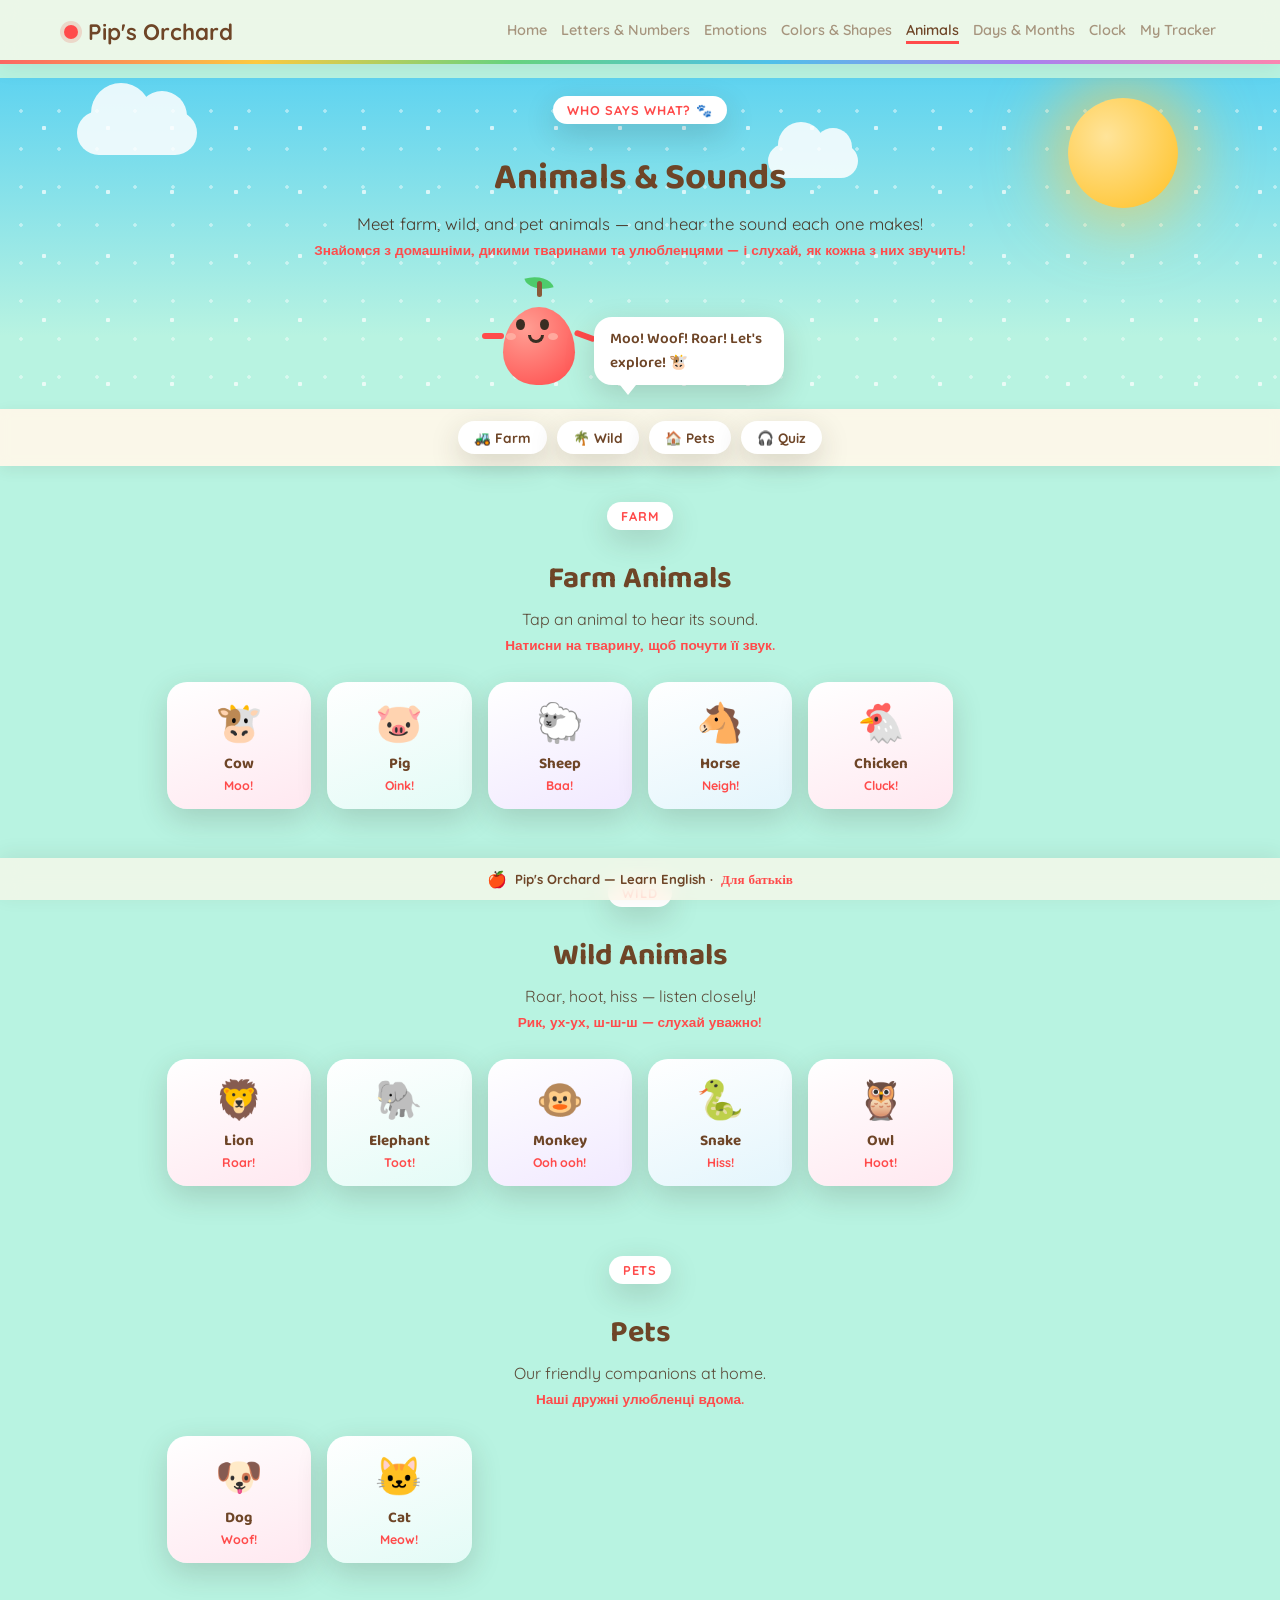
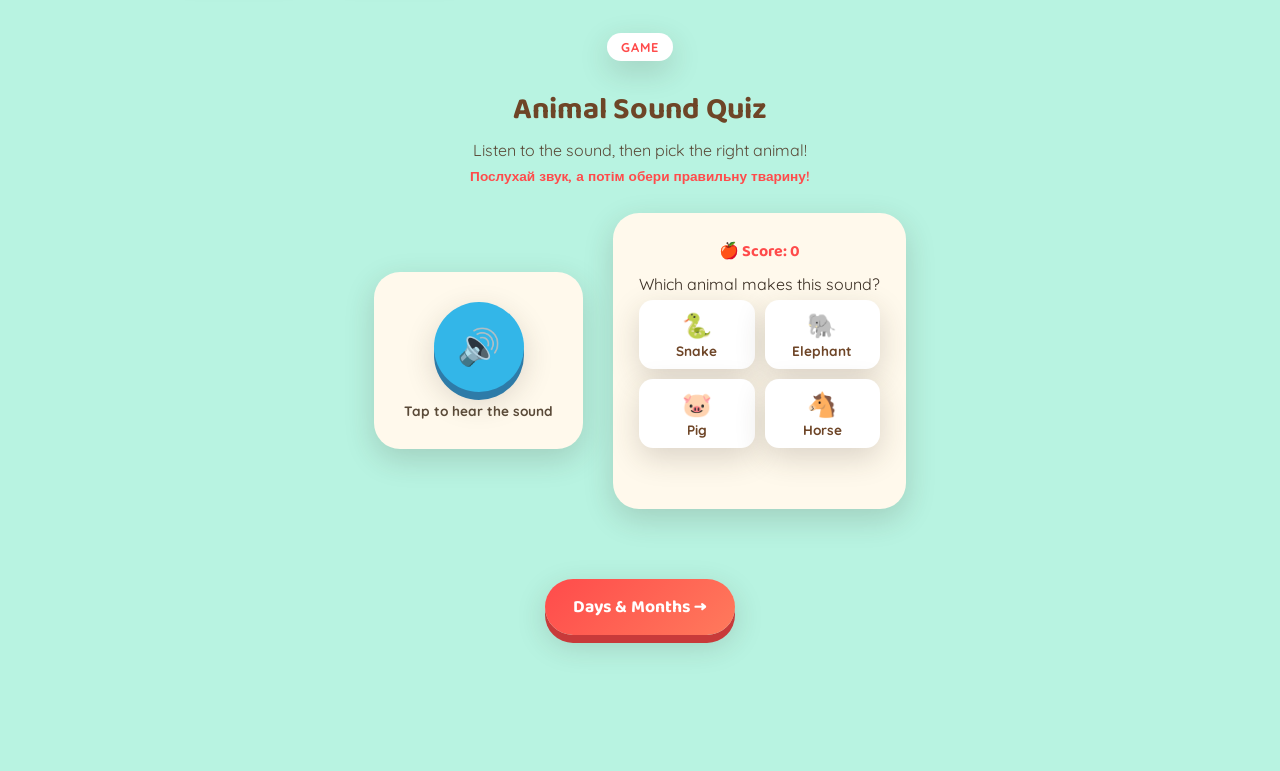
==== commit c009fde9: "Add files via upload" ====
--- a/animals.html
+++ b/animals.html
@@ -200,7 +200,6 @@
 
 <footer class="site-footer">
   <div class="footer-inner"><span class="footer-pip">🍎</span> Pip's Orchard — Learn English · <a href="parents.html">Для батьків</a></div>
-  <button class="install-btn" id="installBtn" style="display:none;">📲 Встановити додаток</button>
 </footer>
 <button class="to-top-btn" id="toTopBtn" aria-label="Back to top">↑</button>
 
--- a/style.css
+++ b/style.css
@@ -105,13 +105,6 @@
 }
 .footer-inner .footer-pip{font-size:1rem;}
 .footer-inner a{color:var(--apple-red); text-decoration:none;}
-.install-btn{
-  display:inline-flex; align-items:center; gap:6px; margin-top:6px;
-  border:none; border-radius:16px; padding:7px 16px; cursor:pointer;
-  background:var(--apple-red); color:#fff; font-family:'Quicksand'; font-weight:700; font-size:0.78rem;
-  box-shadow:0 4px 10px rgba(232,72,62,0.35);
-}
-.install-btn:hover{filter:brightness(1.05);}
 
 /* ---------- Back-to-top button ---------- */
 .to-top-btn{
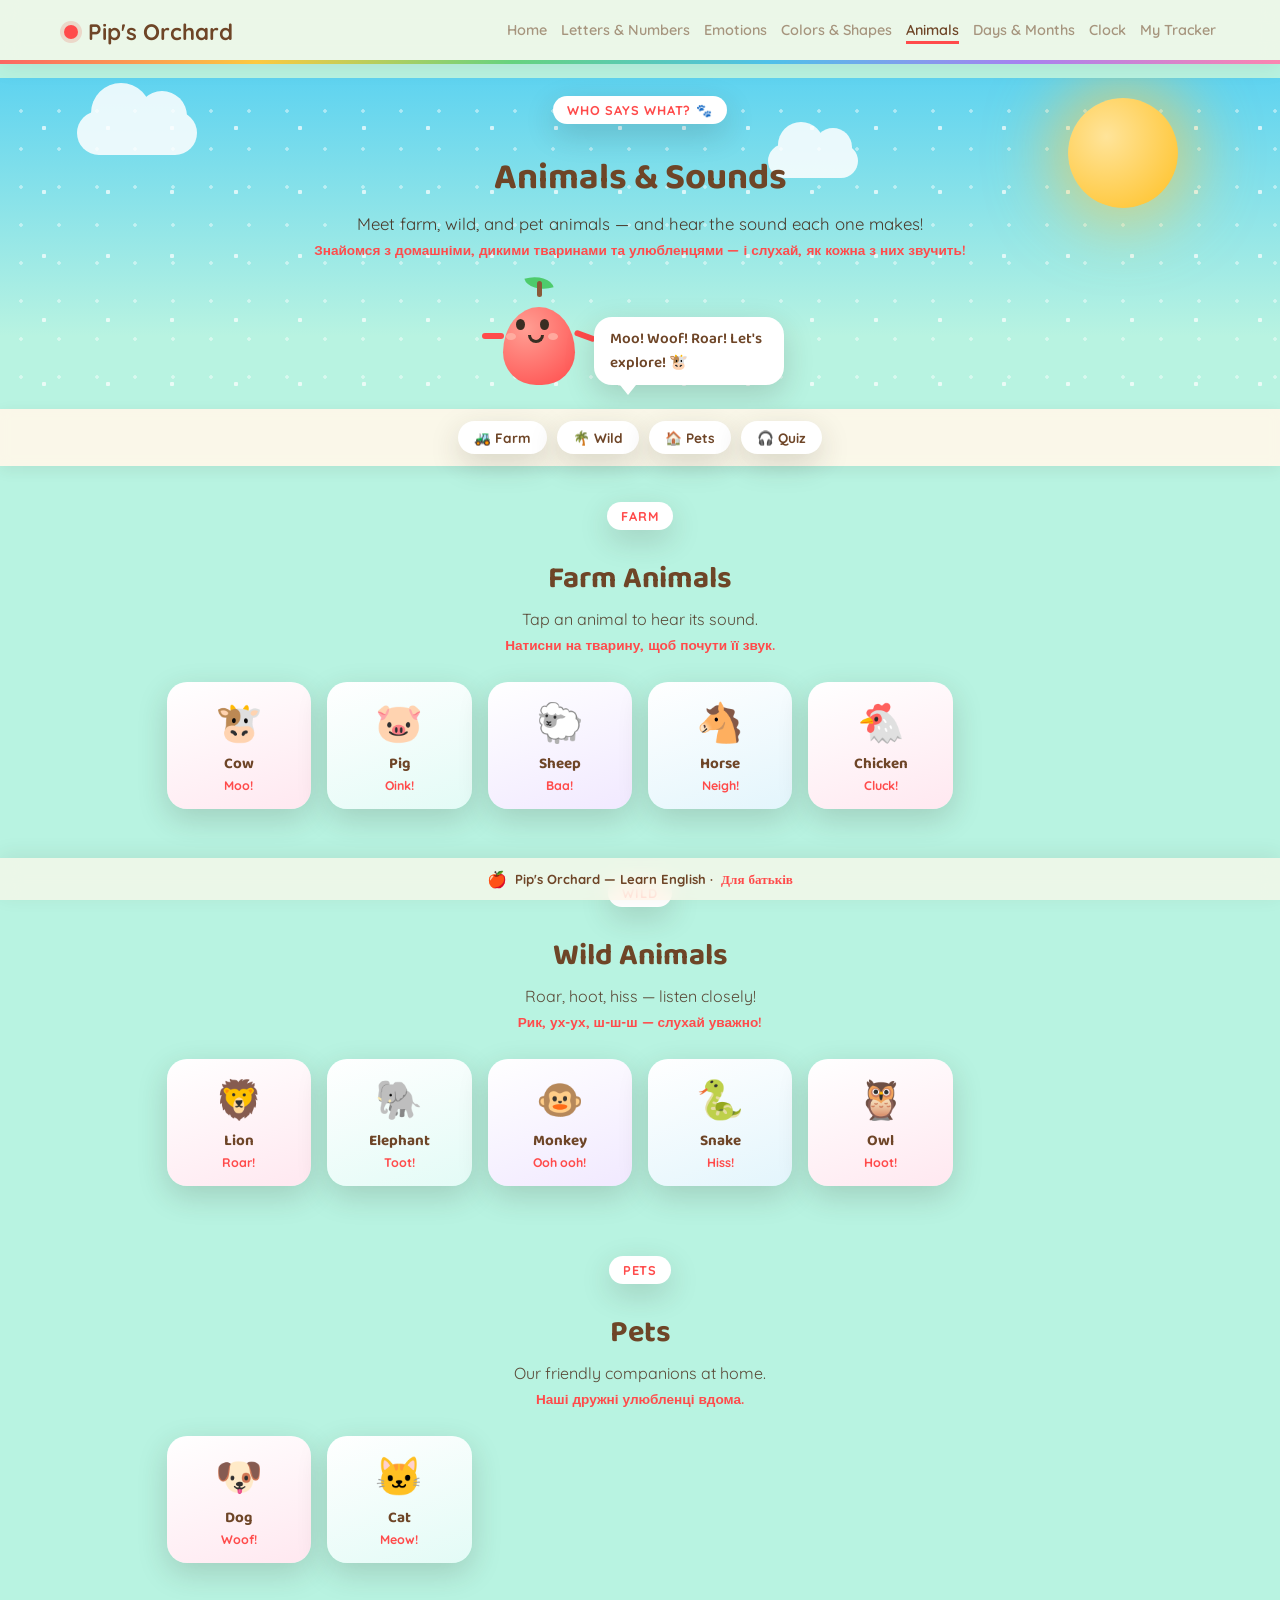
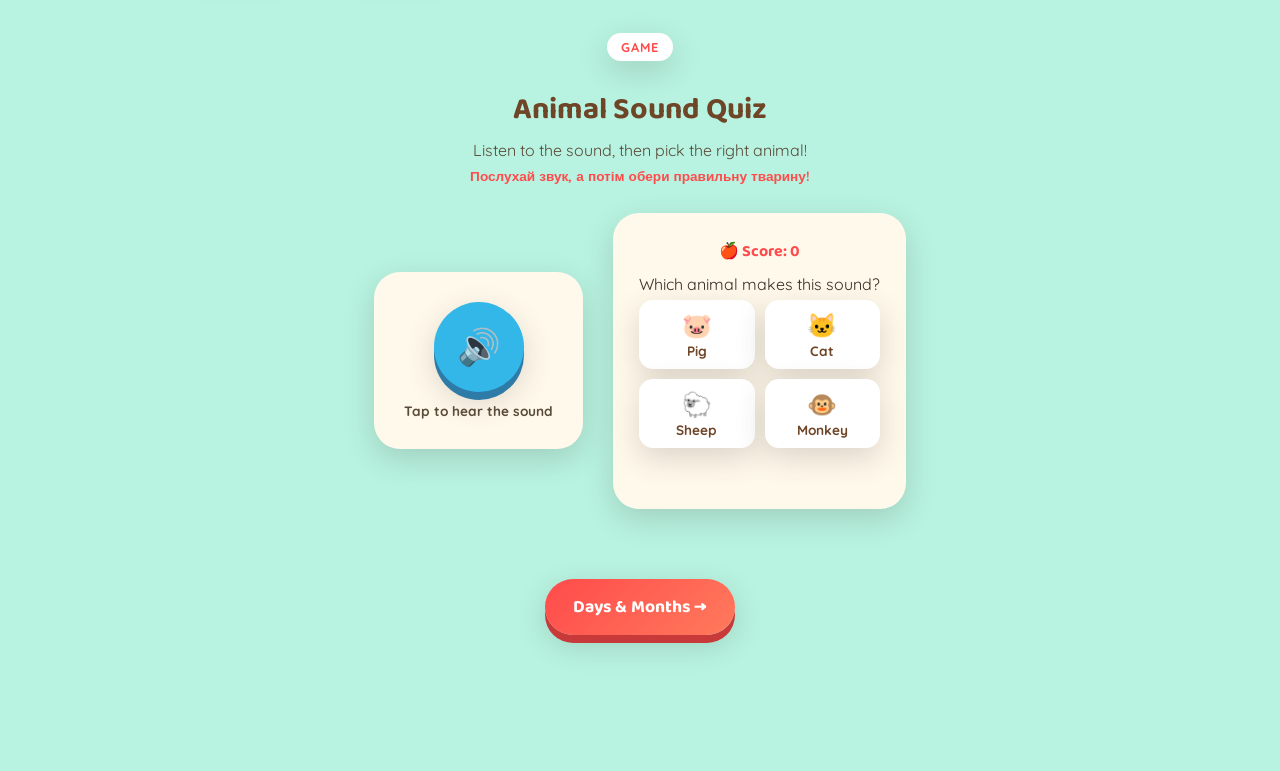
==== commit 3e93875d: "Add files via upload" ====
--- a/animals.html
+++ b/animals.html
@@ -200,6 +200,7 @@
 
 <footer class="site-footer">
   <div class="footer-inner"><span class="footer-pip">🍎</span> Pip's Orchard — Learn English · <a href="parents.html">Для батьків</a></div>
+  <button class="install-btn" id="installBtn" style="display:none;">📲 Встановити додаток</button>
 </footer>
 <button class="to-top-btn" id="toTopBtn" aria-label="Back to top">↑</button>
 
--- a/style.css
+++ b/style.css
@@ -105,6 +105,13 @@
 }
 .footer-inner .footer-pip{font-size:1rem;}
 .footer-inner a{color:var(--apple-red); text-decoration:none;}
+.install-btn{
+  display:inline-flex; align-items:center; gap:6px; margin-top:6px;
+  border:none; border-radius:16px; padding:7px 16px; cursor:pointer;
+  background:var(--apple-red); color:#fff; font-family:'Quicksand'; font-weight:700; font-size:0.78rem;
+  box-shadow:0 4px 10px rgba(232,72,62,0.35);
+}
+.install-btn:hover{filter:brightness(1.05);}
 
 /* ---------- Back-to-top button ---------- */
 .to-top-btn{
